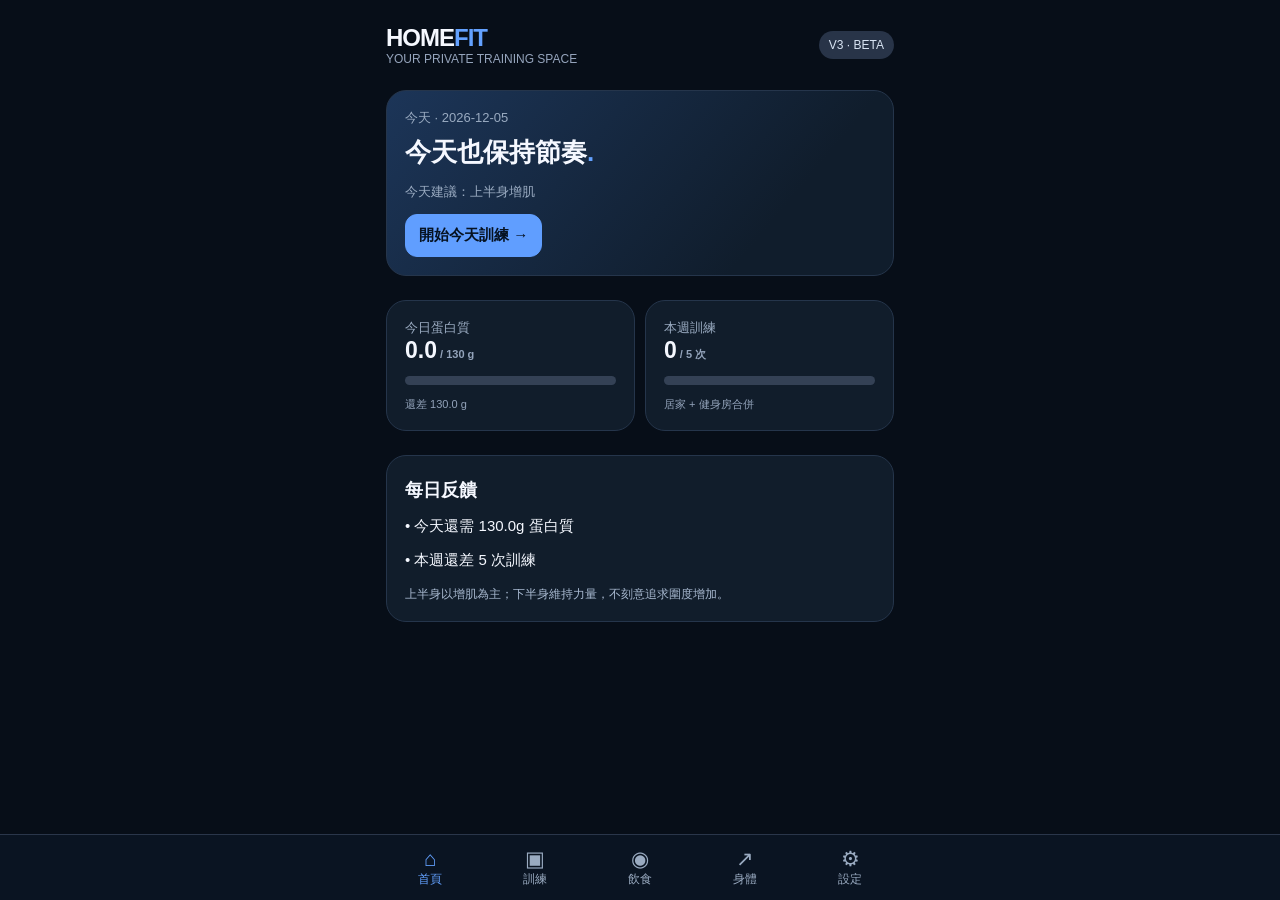
==== index.html @ ed8477c9 "Add files via upload" ====
<!doctype html><html lang="zh-Hant"><head><meta charset="utf-8"><meta name="viewport" content="width=device-width,initial-scale=1,viewport-fit=cover"><meta name="theme-color" content="#0b1020"><title>HomeFit V3.1 · 私人健身助手</title><style>*{box-sizing:border-box}body{margin:0;background:#090e1b;color:#eef4ff;font:15px -apple-system,BlinkMacSystemFont,'Segoe UI',sans-serif}main{max-width:520px;margin:auto;padding:24px 16px 100px}header{display:flex;justify-content:space-between;align-items:center;margin-bottom:24px}.brand{font-size:24px;font-weight:900;letter-spacing:-1px}.brand b{color:#63a1ff}.sub{color:#96a5bd;font-size:12px}.card{background:#151e30;border:1px solid #26334b;border-radius:20px;padding:18px;margin:12px 0}.hero{background:linear-gradient(135deg,#23364a,#172333 65%,#182e52)}h1{font-size:26px;margin:8px 0}h2{font-size:18px;margin:4px 0 14px}h3{font-size:15px;margin:0 0 8px}.muted{color:#9aabc1;font-size:13px}.lime{color:#63a1ff}.row{display:flex;align-items:center;justify-content:space-between;gap:10px}.grid{display:grid;grid-template-columns:1fr 1fr;gap:10px}.pill{padding:7px 10px;border-radius:30px;background:#283448;color:#d9e5f4;font-size:12px}button,select,input{font:inherit}button{cursor:pointer;background:#27354b;color:#fff;border:1px solid #40506a;border-radius:12px;padding:11px 13px}button.primary{background:#63a1ff;border-color:#63a1ff;color:#071424;font-weight:800}button.ghost{background:transparent}button:disabled{opacity:.45}input,select{width:100%;background:#0d1525;border:1px solid #34445b;color:white;border-radius:11px;padding:12px;min-width:0}label{display:block;font-size:12px;color:#a7b8ce;margin:9px 0 5px}.nav{position:fixed;bottom:0;left:0;right:0;background:#111a2b;border-top:1px solid #2a364a;display:flex;justify-content:center;z-index:3;padding-bottom:env(safe-area-inset-bottom)}.nav button{border:0;border-radius:0;background:transparent;flex:1;max-width:105px;font-size:12px;padding:12px 4px;color:#9aabc1}.nav button.active{color:#63a1ff}.bar{height:9px;background:#344155;border-radius:9px;overflow:hidden;margin:12px 0}.fill{height:100%;background:#63a1ff;transition:width .3s}.item{padding:13px 0;border-bottom:1px solid #2a3547}.item:last-child{border:0}.big{font-size:35px;font-weight:900}.tiny{font-size:11px;color:#93a3ba}.space{height:8px}.tabline{display:flex;gap:8px}.tabline button{flex:1}.selected{border-color:#63a1ff;color:#63a1ff}.note{font-size:12px;color:#a8b9d0;line-height:1.5}.hidden{display:none}.success{color:#63a1ff}details{margin-top:12px}summary{cursor:pointer;color:#63a1ff}.stat{font-size:23px;font-weight:800}#toast{position:fixed;top:15px;left:50%;transform:translateX(-50%);background:#63a1ff;color:#152018;border-radius:12px;padding:12px 18px;display:none;z-index:10;font-weight:700;max-width:90%}</style><style>
body{background:#070e18;color:#f5f8ff}main{max-width:540px}.card{background:#111d2b;border-color:#25354b}.hero{background:linear-gradient(130deg,#1c3558,#101d2c 75%)}button.primary{background:#609eff;color:#061221;border-color:#609eff}.nav{background:#0a1422}.demo{border-radius:17px;overflow:hidden;background:#0b111b;position:relative;margin:15px 0 9px}.demo img{width:100%;height:275px;object-fit:cover;display:block}.demo small{position:absolute;bottom:8px;left:10px;background:#101d2be0;padding:6px 9px;border-radius:8px}.demoSteps{display:grid;grid-template-columns:repeat(4,1fr);gap:6px}.demoSteps button{padding:3px;background:#172537;border:2px solid transparent}.demoSteps button.on{border-color:#609eff}.demoSteps img{width:100%;height:70px;object-fit:cover;border-radius:6px}.demoSteps span{font-size:10px}.blueTitle{color:#76b0ff;font-weight:800}.hint{background:#14263b;border-radius:12px;padding:12px;font-size:12px;line-height:1.7;color:#cbd8e8}.demoControls{display:flex;gap:8px;margin:10px 0}.demoControls button{flex:1}.workoutActions{display:flex;gap:8px}.workoutActions button{flex:1}.bigClock{border:6px solid #609eff;border-radius:50%;height:106px;width:106px;display:flex;align-items:center;justify-content:center;margin:12px auto;font-size:34px;font-weight:800}.demoNotice{background:#263146;border-radius:14px;padding:16px;color:#b7c9dc;line-height:1.7}
</style></head><body><div id="toast"></div><main><header><div><div class="brand">HOME<b>FIT</b></div><div class="sub">YOUR PRIVATE TRAINING SPACE</div></div><span class="pill">V3 · BETA</span></header><div id="view"></div></main><nav class="nav" id="nav"></nav><script>
const demoFrames=["[data-uri]", "[data-uri]", "[data-uri]", "[data-uri]"];const motionGifs={"哑铃卧推":"[data-uri]","杠铃卧推":"[data-uri]","上斜哑铃卧推":"[data-uri]","器械胸推":"[data-uri]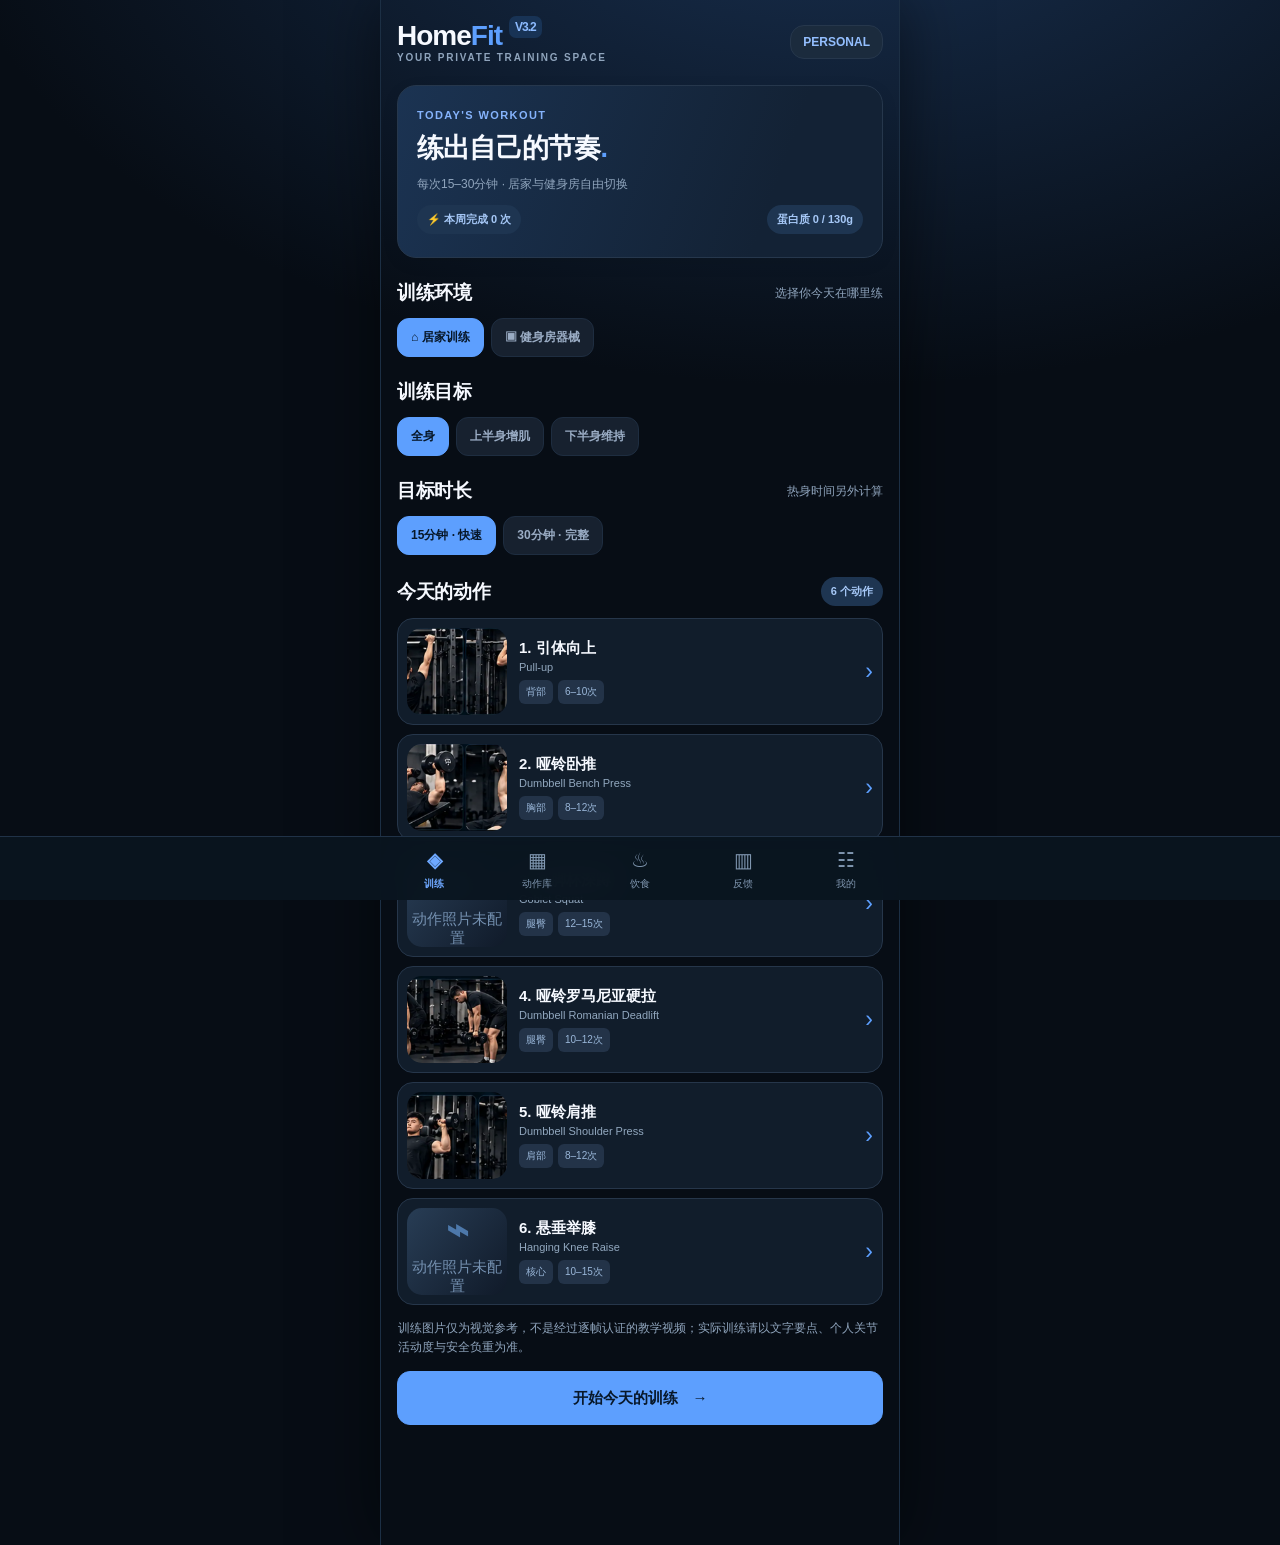
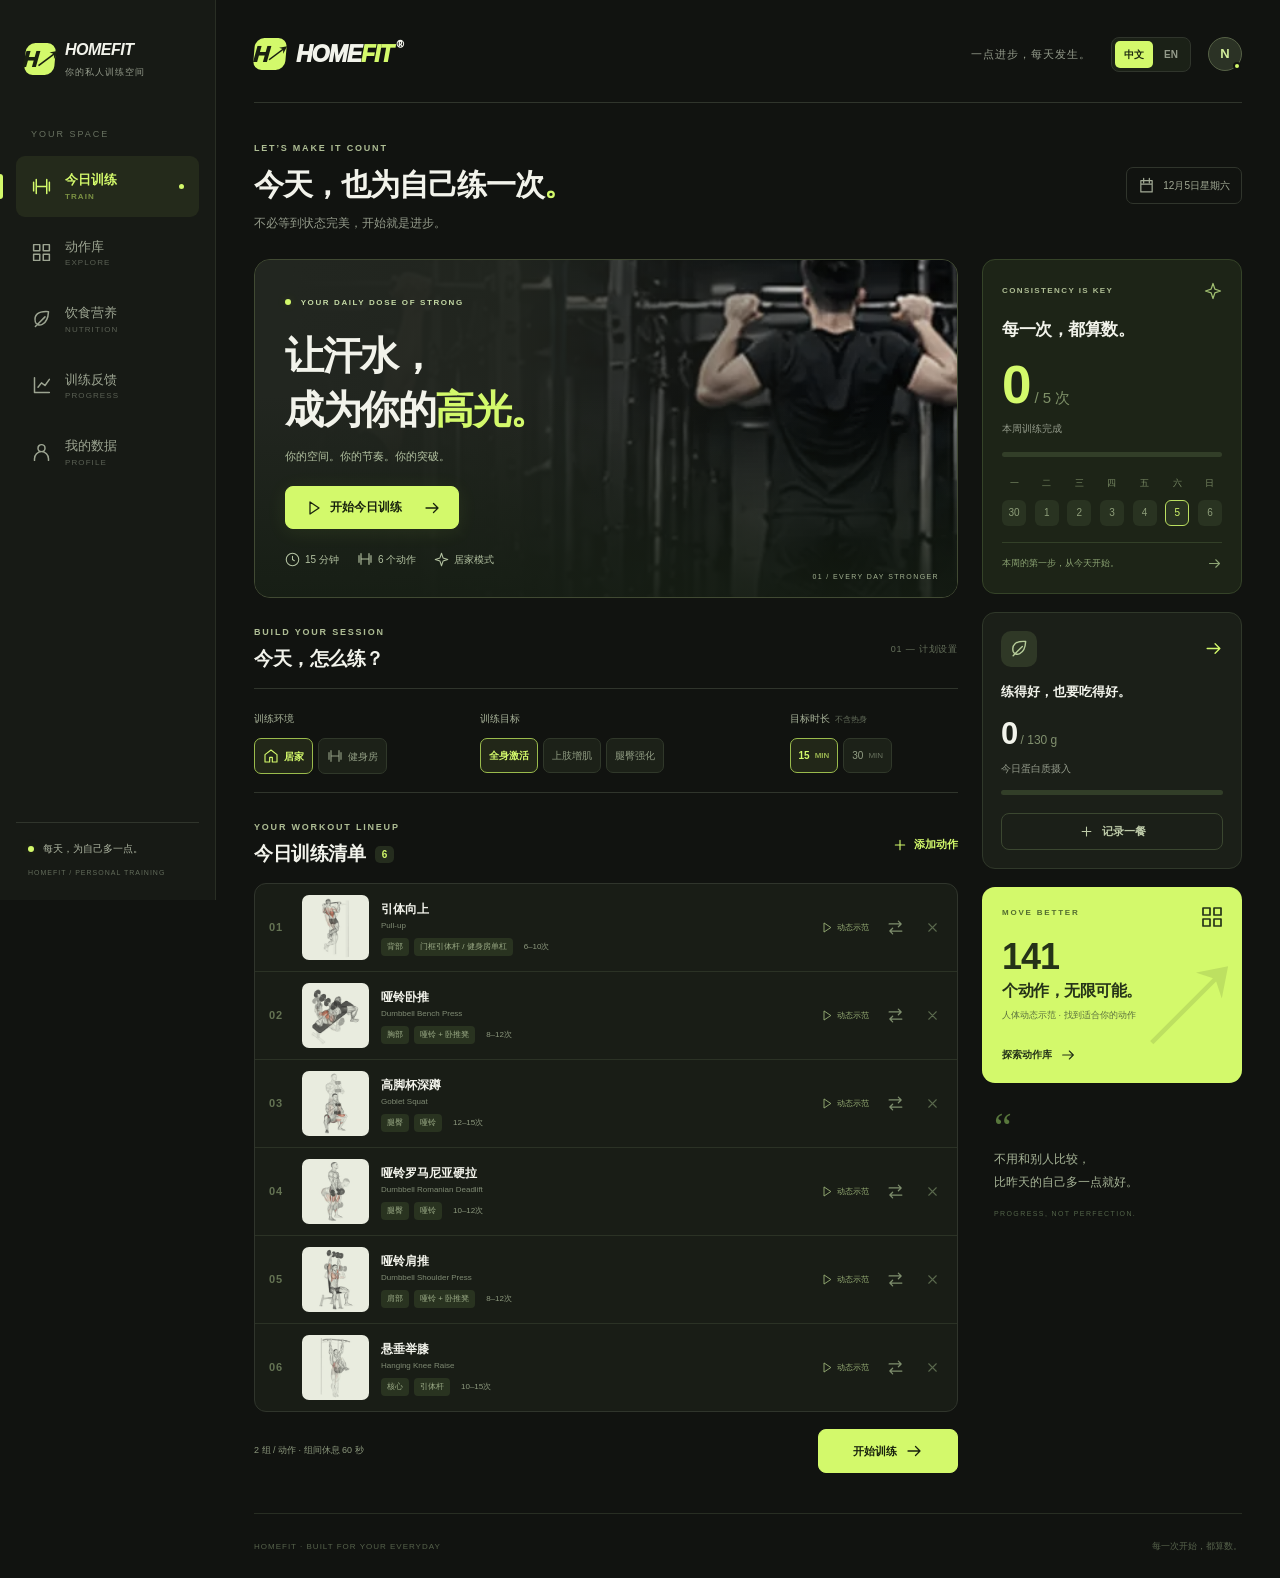
